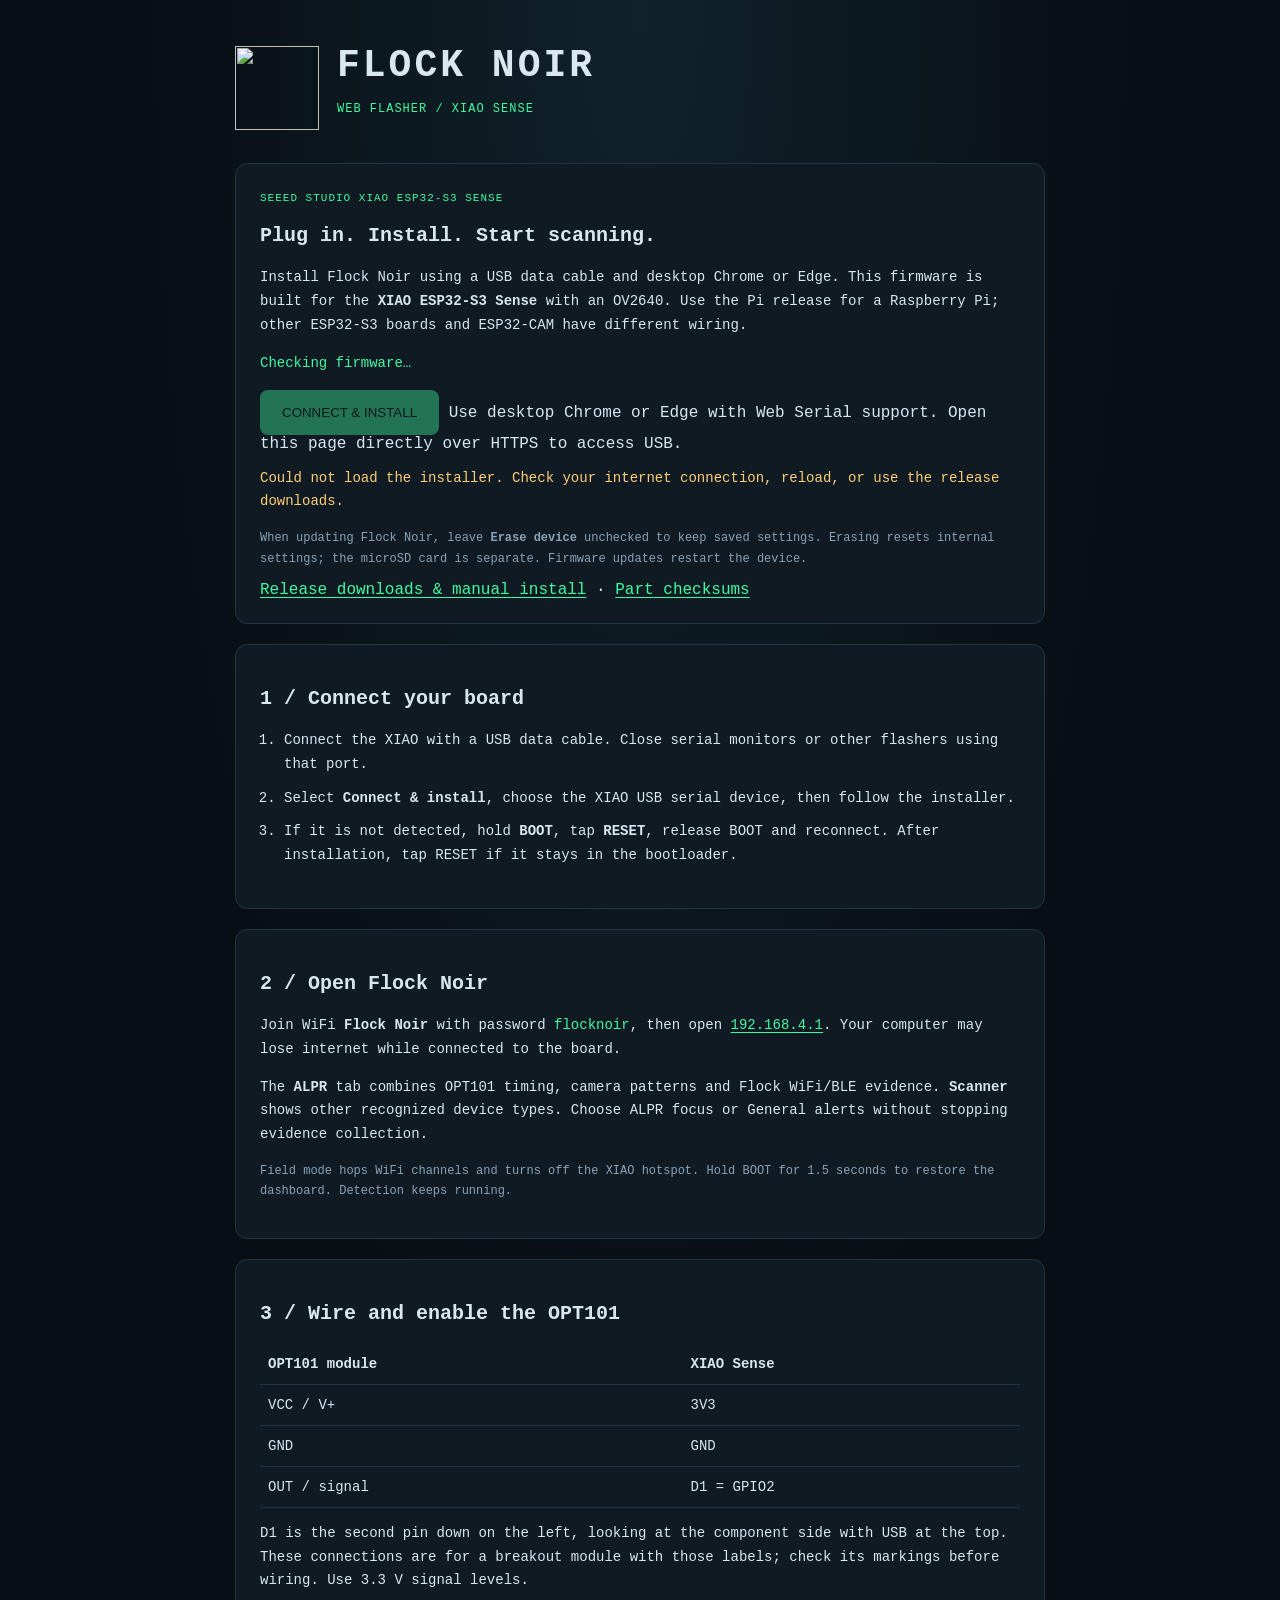
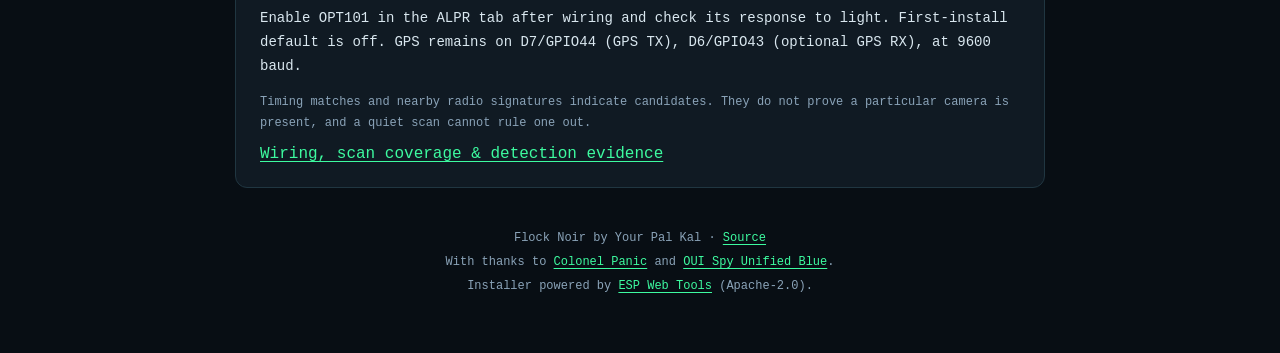
==== flasher/index.html @ 669ee543 "Add XIAO web flasher, ALPR evidence fusion and dedicated general scanner" ====
<!doctype html>
<html lang="en"><head><meta charset="utf-8"><meta name="viewport" content="width=device-width,initial-scale=1">
<meta name="description" content="Install Flock Noir on Seeed Studio XIAO ESP32-S3 Sense directly from your browser.">
<title>Flock Noir · Web flasher</title><link rel="icon" href="logo.png">
<link rel="stylesheet" href="style.css"></head><body><main>
<header><img src="logo.png" width="84" height="84" alt=""><div><h1>FLOCK NOIR</h1><p>WEB FLASHER / XIAO SENSE</p></div></header>
<section class="card"><span class="tag">SEEED STUDIO XIAO ESP32-S3 SENSE</span>
<h2>Plug in. Install. Start scanning.</h2>
<p>Install Flock Noir using a USB data cable and desktop Chrome or Edge. This firmware is built for the <strong>XIAO ESP32-S3 Sense</strong> with an OV2640. Use the Pi release for a Raspberry Pi; other ESP32-S3 boards and ESP32-CAM have different wiring.</p>
<p id="release" aria-live="polite">Checking firmware…</p>
<esp-web-install-button id="installer" manifest="manifest.json">
  <button slot="activate" id="installButton" disabled>CONNECT &amp; INSTALL</button>
  <span slot="unsupported">Use desktop Chrome or Edge with Web Serial support.</span>
  <span slot="not-allowed">Open this page directly over HTTPS to access USB.</span>
</esp-web-install-button>
<p id="connection" role="status"></p>
<p class="muted">When updating Flock Noir, leave <strong>Erase device</strong> unchecked to keep saved settings. Erasing resets internal settings; the microSD card is separate. Firmware updates restart the device.</p>
<a href="https://github.com/valleytechsolutions/Flock-Noir/releases" id="releaseLink">Release downloads &amp; manual install</a> · <a href="SHA256SUMS">Part checksums</a>
</section>
<section class="card"><h2>1 / Connect your board</h2><ol>
<li>Connect the XIAO with a USB data cable. Close serial monitors or other flashers using that port.</li>
<li>Select <strong>Connect &amp; install</strong>, choose the XIAO USB serial device, then follow the installer.</li>
<li>If it is not detected, hold <strong>BOOT</strong>, tap <strong>RESET</strong>, release BOOT and reconnect. After installation, tap RESET if it stays in the bootloader.</li>
</ol></section>
<section class="card"><h2>2 / Open Flock Noir</h2><p>Join WiFi <strong>Flock Noir</strong> with password <code>flocknoir</code>, then open <a href="http://192.168.4.1/">192.168.4.1</a>. Your computer may lose internet while connected to the board.</p>
<p>The <strong>ALPR</strong> tab combines OPT101 timing, camera patterns and Flock WiFi/BLE evidence. <strong>Scanner</strong> shows other recognized device types. Choose ALPR focus or General alerts without stopping evidence collection.</p>
<p class="muted">Field mode hops WiFi channels and turns off the XIAO hotspot. Hold BOOT for 1.5 seconds to restore the dashboard. Detection keeps running.</p></section>
<section class="card"><h2>3 / Wire and enable the OPT101</h2>
<table><thead><tr><th>OPT101 module</th><th>XIAO Sense</th></tr></thead><tbody>
<tr><td>VCC / V+</td><td>3V3</td></tr><tr><td>GND</td><td>GND</td></tr><tr><td>OUT / signal</td><td>D1 = GPIO2</td></tr></tbody></table>
<p>D1 is the second pin down on the left, looking at the component side with USB at the top. These connections are for a breakout module with those labels; check its markings before wiring. Use 3.3 V signal levels.</p>
<p>Enable OPT101 in the ALPR tab after wiring and check its response to light. First-install default is off. GPS remains on D7/GPIO44 (GPS TX), D6/GPIO43 (optional GPS RX), at 9600 baud.</p>
<p class="muted">Timing matches and nearby radio signatures indicate candidates. They do not prove a particular camera is present, and a quiet scan cannot rule one out.</p>
<a href="https://github.com/valleytechsolutions/Flock-Noir/blob/main/docs/RADIO.md">Wiring, scan coverage &amp; detection evidence</a></section>
<footer>Flock Noir by Your Pal Kal · <a href="https://github.com/valleytechsolutions/Flock-Noir">Source</a><br>
With thanks to <a href="https://colonelpanic.tech/">Colonel Panic</a> and <a href="https://github.com/colonelpanichacks/oui-spy-unified-blue">OUI Spy Unified Blue</a>.<br>
Installer powered by <a href="https://esphome.github.io/esp-web-tools/">ESP Web Tools</a> (Apache-2.0).</footer>
</main><script type="module" src="app.js"></script></body></html>
---- flasher/style.css ----
:root{color-scheme:dark;--green:#3dfba0;--mut:#8aa3b8;--line:#203641;--esp-tools-button-color:#3dfba0;--esp-tools-button-text-color:#07120e;--esp-tools-primary-color:#17a86b;font-family:ui-monospace,SFMono-Regular,Consolas,monospace;color:#d9e7ef;background:#080e14}
*{box-sizing:border-box}body{margin:0;background:radial-gradient(ellipse at top,#10222a,#080e14 55%)}main{max-width:850px;margin:auto;padding:32px 20px}header{display:flex;align-items:center;gap:18px;padding:12px 0 32px}h1{margin:0;font-size:clamp(24px,5vw,38px);letter-spacing:3px}header p{color:var(--green);font-size:12px;letter-spacing:1px}h2{font-size:20px;line-height:1.4;margin:16px 0}.card{border:1px solid var(--line);background:#101a23;border-radius:12px;padding:24px;margin-bottom:20px}.tag{color:var(--green);font-size:11px;letter-spacing:1px}p,li{font-size:14px;line-height:1.7}li{margin:10px 0}ol{padding-left:24px}.muted,footer{color:var(--mut);font-size:12px}a{color:var(--green);text-underline-offset:3px}button{background:var(--green);color:#07120e;border:0;border-radius:8px;padding:15px 22px;font:700 14px inherit;cursor:pointer;max-width:100%}button:disabled{opacity:.4;cursor:wait}button:focus-visible,a:focus-visible{outline:2px solid white;outline-offset:4px}table{width:100%;border-collapse:collapse;font-size:14px}th,td{text-align:left;border-bottom:1px solid var(--line);padding:12px 8px}code{color:var(--green)}footer{line-height:2;text-align:center;padding:18px 0}#connection{color:#ffcf75}#release{color:var(--green)}@media(max-width:480px){main{padding:20px 12px}.card{padding:18px}header{gap:10px}header img{width:64px;height:64px}h1{letter-spacing:1px}}
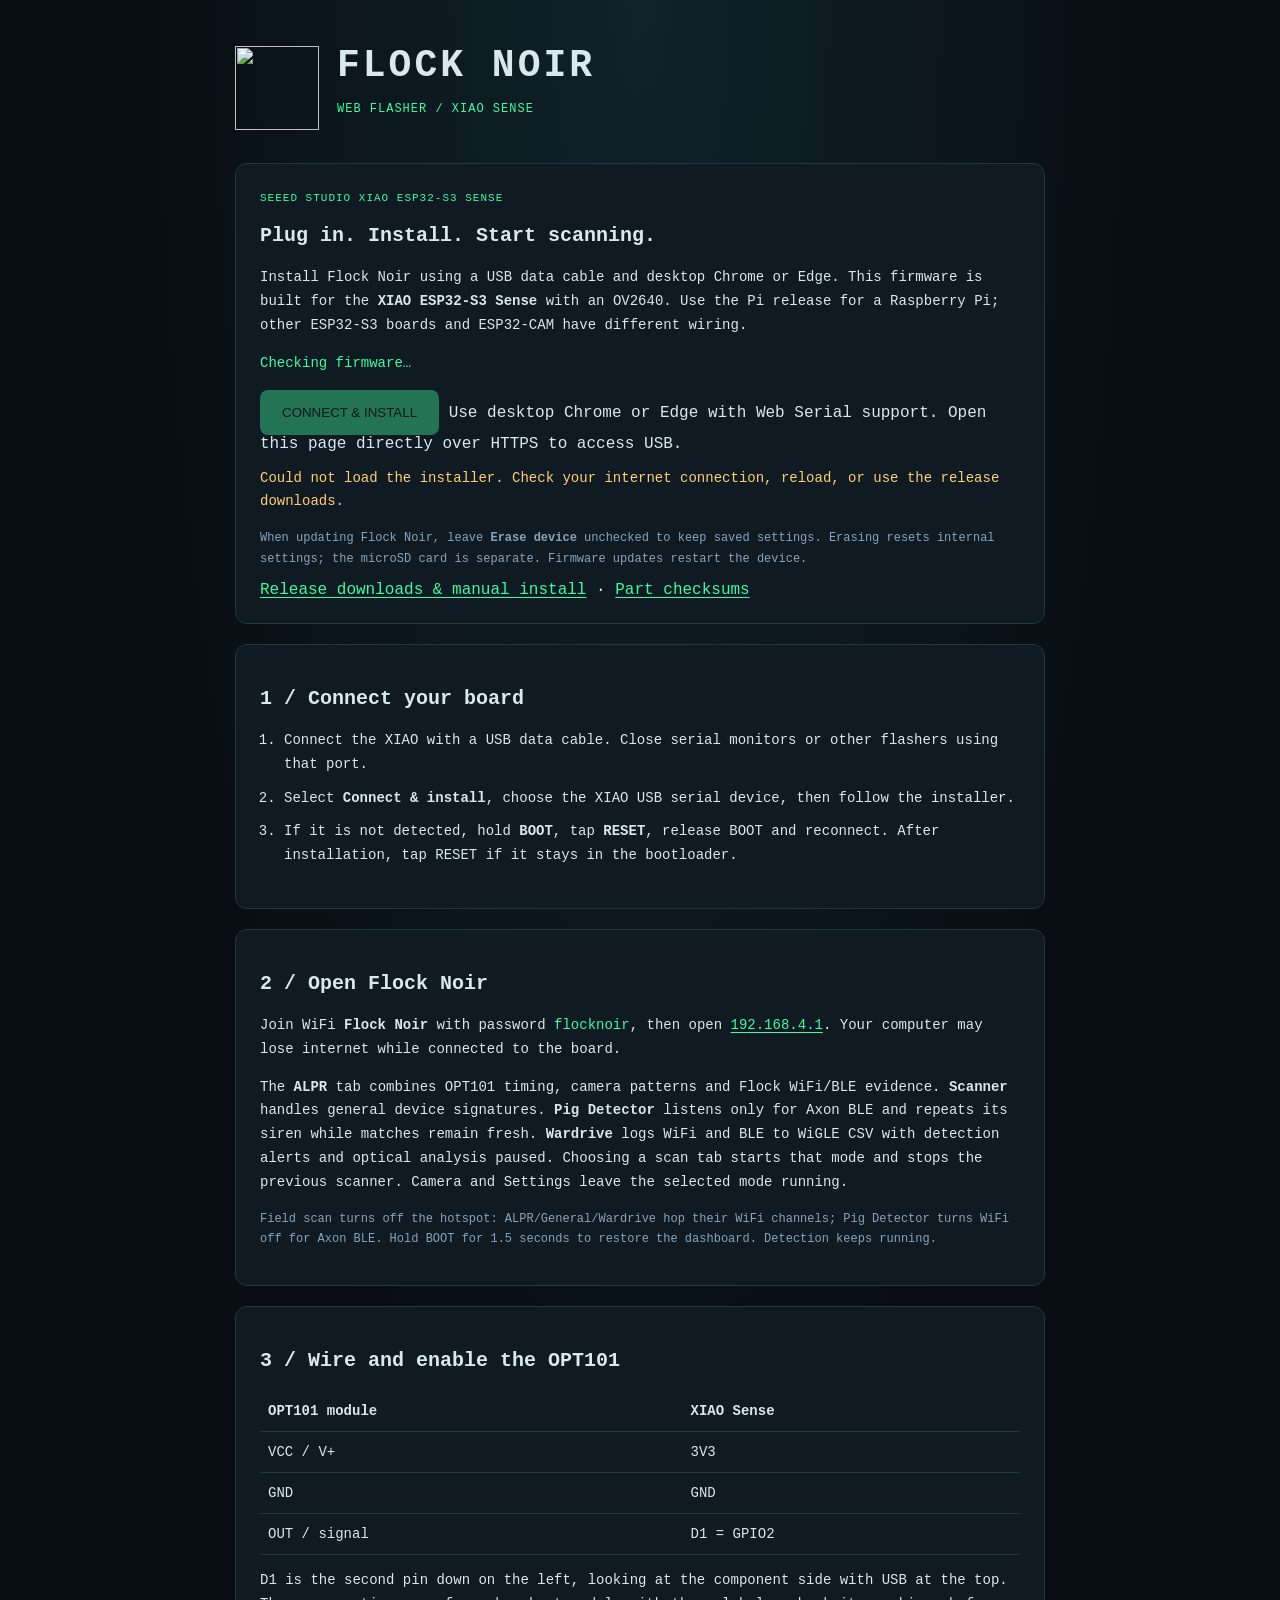
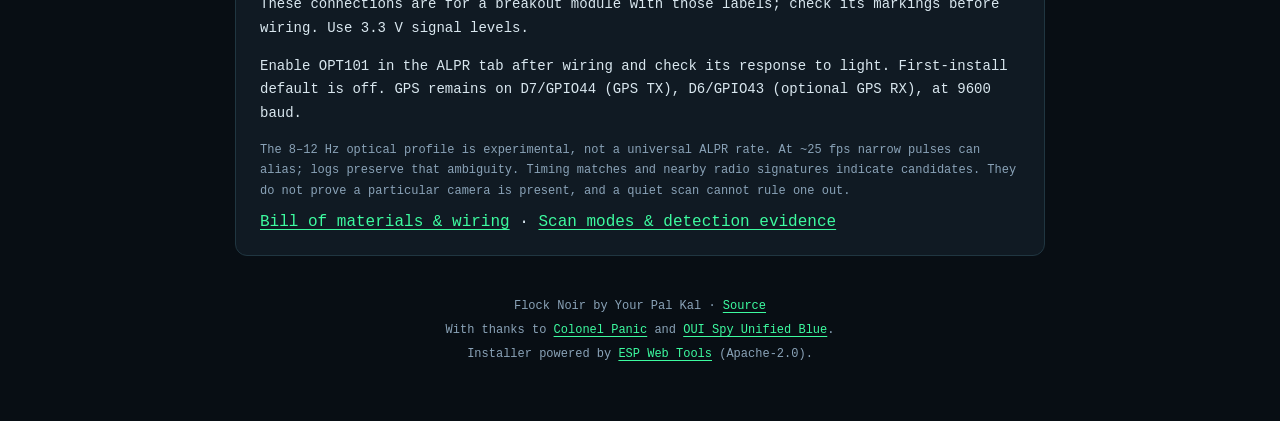
==== commit 7f9e1265: "Add exclusive XIAO scan modes, Axon watch and WiFi/BLE wardriving" ====
--- a/flasher/index.html
+++ b/flasher/index.html
@@ -23,15 +23,15 @@
 <li>If it is not detected, hold <strong>BOOT</strong>, tap <strong>RESET</strong>, release BOOT and reconnect. After installation, tap RESET if it stays in the bootloader.</li>
 </ol></section>
 <section class="card"><h2>2 / Open Flock Noir</h2><p>Join WiFi <strong>Flock Noir</strong> with password <code>flocknoir</code>, then open <a href="http://192.168.4.1/">192.168.4.1</a>. Your computer may lose internet while connected to the board.</p>
-<p>The <strong>ALPR</strong> tab combines OPT101 timing, camera patterns and Flock WiFi/BLE evidence. <strong>Scanner</strong> shows other recognized device types. Choose ALPR focus or General alerts without stopping evidence collection.</p>
-<p class="muted">Field mode hops WiFi channels and turns off the XIAO hotspot. Hold BOOT for 1.5 seconds to restore the dashboard. Detection keeps running.</p></section>
+<p>The <strong>ALPR</strong> tab combines OPT101 timing, camera patterns and Flock WiFi/BLE evidence. <strong>Scanner</strong> handles general device signatures. <strong>Pig Detector</strong> listens only for Axon BLE and repeats its siren while matches remain fresh. <strong>Wardrive</strong> logs WiFi and BLE to WiGLE CSV with detection alerts and optical analysis paused. Choosing a scan tab starts that mode and stops the previous scanner. Camera and Settings leave the selected mode running.</p>
+<p class="muted">Field scan turns off the hotspot: ALPR/General/Wardrive hop their WiFi channels; Pig Detector turns WiFi off for Axon BLE. Hold BOOT for 1.5 seconds to restore the dashboard. Detection keeps running.</p></section>
 <section class="card"><h2>3 / Wire and enable the OPT101</h2>
 <table><thead><tr><th>OPT101 module</th><th>XIAO Sense</th></tr></thead><tbody>
 <tr><td>VCC / V+</td><td>3V3</td></tr><tr><td>GND</td><td>GND</td></tr><tr><td>OUT / signal</td><td>D1 = GPIO2</td></tr></tbody></table>
 <p>D1 is the second pin down on the left, looking at the component side with USB at the top. These connections are for a breakout module with those labels; check its markings before wiring. Use 3.3 V signal levels.</p>
 <p>Enable OPT101 in the ALPR tab after wiring and check its response to light. First-install default is off. GPS remains on D7/GPIO44 (GPS TX), D6/GPIO43 (optional GPS RX), at 9600 baud.</p>
-<p class="muted">Timing matches and nearby radio signatures indicate candidates. They do not prove a particular camera is present, and a quiet scan cannot rule one out.</p>
-<a href="https://github.com/valleytechsolutions/Flock-Noir/blob/main/docs/RADIO.md">Wiring, scan coverage &amp; detection evidence</a></section>
+<p class="muted">The 8–12 Hz optical profile is experimental, not a universal ALPR rate. At ~25 fps narrow pulses can alias; logs preserve that ambiguity. Timing matches and nearby radio signatures indicate candidates. They do not prove a particular camera is present, and a quiet scan cannot rule one out.</p>
+<a href="https://github.com/valleytechsolutions/Flock-Noir/blob/main/HARDWARE.md">Bill of materials &amp; wiring</a> · <a href="https://github.com/valleytechsolutions/Flock-Noir/blob/main/docs/RADIO.md">Scan modes &amp; detection evidence</a></section>
 <footer>Flock Noir by Your Pal Kal · <a href="https://github.com/valleytechsolutions/Flock-Noir">Source</a><br>
 With thanks to <a href="https://colonelpanic.tech/">Colonel Panic</a> and <a href="https://github.com/colonelpanichacks/oui-spy-unified-blue">OUI Spy Unified Blue</a>.<br>
 Installer powered by <a href="https://esphome.github.io/esp-web-tools/">ESP Web Tools</a> (Apache-2.0).</footer>
